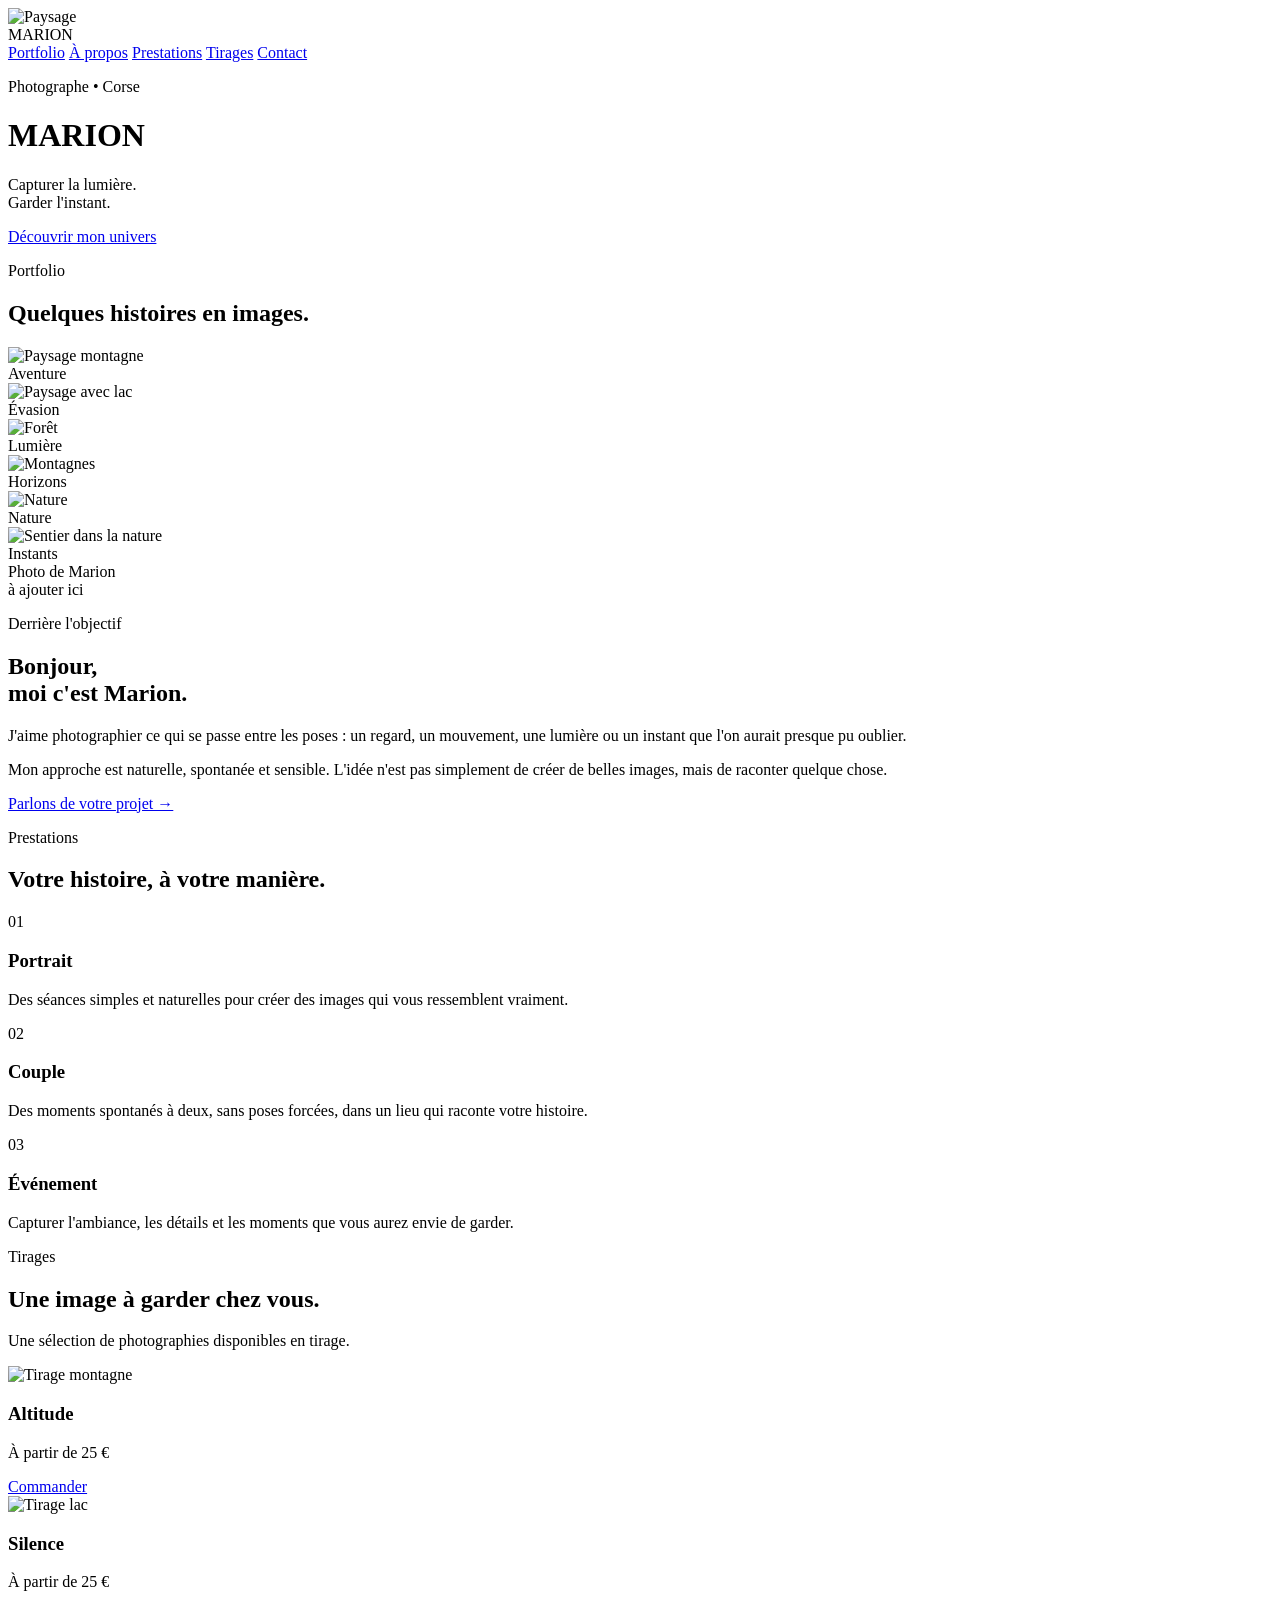
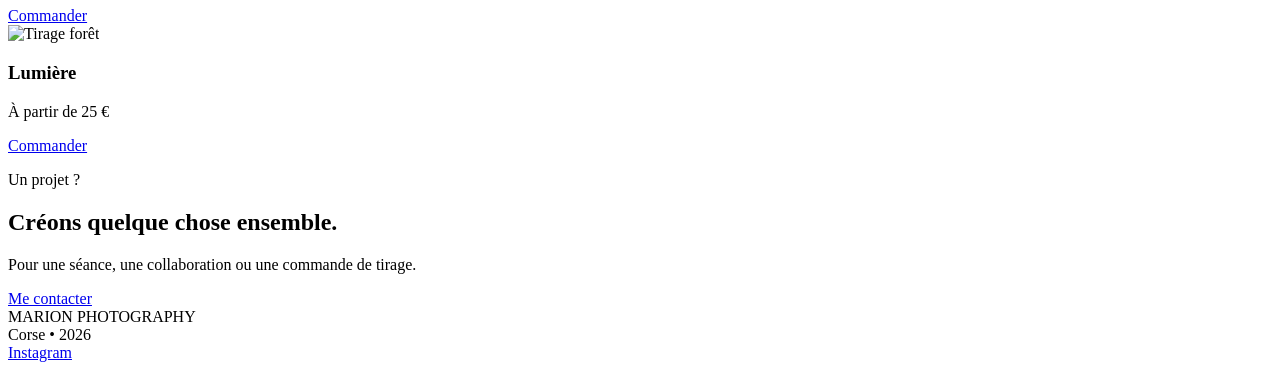
==== index.html @ be6d2840 "Create index.html" ====
<!DOCTYPE html>
<html lang="fr">
<head>
  <meta charset="UTF-8">
  <meta name="viewport" content="width=device-width, initial-scale=1.0">

  <title>Marion Photography</title>

  <link rel="stylesheet" href="style.css">
</head>

<body>

  <header class="hero">

    <img
      class="hero-image"
      src="https://images.unsplash.com/photo-1500530855697-b586d89ba3ee?auto=format&fit=crop&w=2000&q=90"
      alt="Paysage"
    >

    <div class="hero-overlay"></div>

    <nav class="nav">
      <div class="logo">MARION</div>

      <div class="nav-links">
        <a href="#portfolio">Portfolio</a>
        <a href="#about">À propos</a>
        <a href="#services">Prestations</a>
        <a href="#prints">Tirages</a>
        <a href="#contact">Contact</a>
      </div>
    </nav>

    <div class="hero-content">
      <p class="eyebrow">Photographe • Corse</p>

      <h1>
        MARION
      </h1>

      <p class="hero-subtitle">
        Capturer la lumière.<br>
        Garder l'instant.
      </p>

      <a class="button button-light" href="#portfolio">
        Découvrir mon univers
      </a>
    </div>

  </header>


  <main>

    <!-- PORTFOLIO -->

    <section class="section" id="portfolio">

      <div class="section-header">
        <p class="eyebrow dark">Portfolio</p>
        <h2>Quelques histoires en images.</h2>
      </div>

      <div class="gallery">

        <div class="gallery-item">
          <img
            src="https://images.unsplash.com/photo-1501785888041-af3ef285b470?auto=format&fit=crop&w=1000&q=85"
            alt="Paysage montagne"
          >
          <div class="gallery-label">Aventure</div>
        </div>

        <div class="gallery-item">
          <img
            src="https://images.unsplash.com/photo-1470770841072-f978cf4d019e?auto=format&fit=crop&w=1000&q=85"
            alt="Paysage avec lac"
          >
          <div class="gallery-label">Évasion</div>
        </div>

        <div class="gallery-item">
          <img
            src="https://images.unsplash.com/photo-1441974231531-c6227db76b6e?auto=format&fit=crop&w=1000&q=85"
            alt="Forêt"
          >
          <div class="gallery-label">Lumière</div>
        </div>

        <div class="gallery-item">
          <img
            src="https://images.unsplash.com/photo-1464822759023-fed622ff2c3b?auto=format&fit=crop&w=1000&q=85"
            alt="Montagnes"
          >
          <div class="gallery-label">Horizons</div>
        </div>

        <div class="gallery-item">
          <img
            src="https://images.unsplash.com/photo-1500530855697-b586d89ba3ee?auto=format&fit=crop&w=1000&q=85"
            alt="Nature"
          >
          <div class="gallery-label">Nature</div>
        </div>

        <div class="gallery-item">
          <img
            src="https://images.unsplash.com/photo-1473448912268-2022ce9509d8?auto=format&fit=crop&w=1000&q=85"
            alt="Sentier dans la nature"
          >
          <div class="gallery-label">Instants</div>
        </div>

      </div>

    </section>


    <!-- A PROPOS -->

    <section class="about" id="about">

      <div class="about-image">

        <!--
          Plus tard, on remplacera ce bloc par
          la vraie photo de Marion.
        -->

        <div class="portrait-placeholder">
          <span>Photo de Marion<br>à ajouter ici</span>
        </div>

      </div>

      <div class="about-content">

        <p class="eyebrow dark">
          Derrière l'objectif
        </p>

        <h2>
          Bonjour,<br>
          moi c'est Marion.
        </h2>

        <p>
          J'aime photographier ce qui se passe entre les poses :
          un regard, un mouvement, une lumière ou un instant
          que l'on aurait presque pu oublier.
        </p>

        <p>
          Mon approche est naturelle, spontanée et sensible.
          L'idée n'est pas simplement de créer de belles images,
          mais de raconter quelque chose.
        </p>

        <a class="text-link" href="#contact">
          Parlons de votre projet →
        </a>

      </div>

    </section>


    <!-- PRESTATIONS -->

    <section class="section services" id="services">

      <div class="section-header">
        <p class="eyebrow dark">Prestations</p>
        <h2>Votre histoire, à votre manière.</h2>
      </div>

      <div class="service-grid">

        <article class="service-card">
          <span>01</span>

          <h3>Portrait</h3>

          <p>
            Des séances simples et naturelles pour créer des images
            qui vous ressemblent vraiment.
          </p>
        </article>


        <article class="service-card">
          <span>02</span>

          <h3>Couple</h3>

          <p>
            Des moments spontanés à deux, sans poses forcées,
            dans un lieu qui raconte votre histoire.
          </p>
        </article>


        <article class="service-card">
          <span>03</span>

          <h3>Événement</h3>

          <p>
            Capturer l'ambiance, les détails et les moments
            que vous aurez envie de garder.
          </p>
        </article>

      </div>

    </section>


    <!-- TIRAGES -->

    <section class="prints" id="prints">

      <div class="section-header section-header-light">
        <p class="eyebrow">Tirages</p>

        <h2>
          Une image à garder chez vous.
        </h2>

        <p class="prints-intro">
          Une sélection de photographies disponibles en tirage.
        </p>
      </div>

      <div class="prints-grid">

        <article class="print-card">
          <img
            src="https://images.unsplash.com/photo-1501785888041-af3ef285b470?auto=format&fit=crop&w=1000&q=85"
            alt="Tirage montagne"
          >

          <div class="print-info">
            <h3>Altitude</h3>
            <p>À partir de 25 €</p>
            <a href="#contact">Commander</a>
          </div>
        </article>


        <article class="print-card">
          <img
            src="https://images.unsplash.com/photo-1470770841072-f978cf4d019e?auto=format&fit=crop&w=1000&q=85"
            alt="Tirage lac"
          >

          <div class="print-info">
            <h3>Silence</h3>
            <p>À partir de 25 €</p>
            <a href="#contact">Commander</a>
          </div>
        </article>


        <article class="print-card">
          <img
            src="https://images.unsplash.com/photo-1441974231531-c6227db76b6e?auto=format&fit=crop&w=1000&q=85"
            alt="Tirage forêt"
          >

          <div class="print-info">
            <h3>Lumière</h3>
            <p>À partir de 25 €</p>
            <a href="#contact">Commander</a>
          </div>
        </article>

      </div>

    </section>


    <!-- CONTACT -->

    <section class="contact" id="contact">

      <p class="eyebrow">
        Un projet ?
      </p>

      <h2>
        Créons quelque chose ensemble.
      </h2>

      <p>
        Pour une séance, une collaboration ou une commande de tirage.
      </p>

      <a
        class="button button-light"
        href="mailto:contact@marionphoto.fr"
      >
        Me contacter
      </a>

    </section>

  </main>


  <footer>

    <div>
      MARION PHOTOGRAPHY
    </div>

    <div>
      Corse • 2026
    </div>

    <div>
      <a href="#">Instagram</a>
    </div>

  </footer>


  <script src="script.js"></script>

</body>
</html>
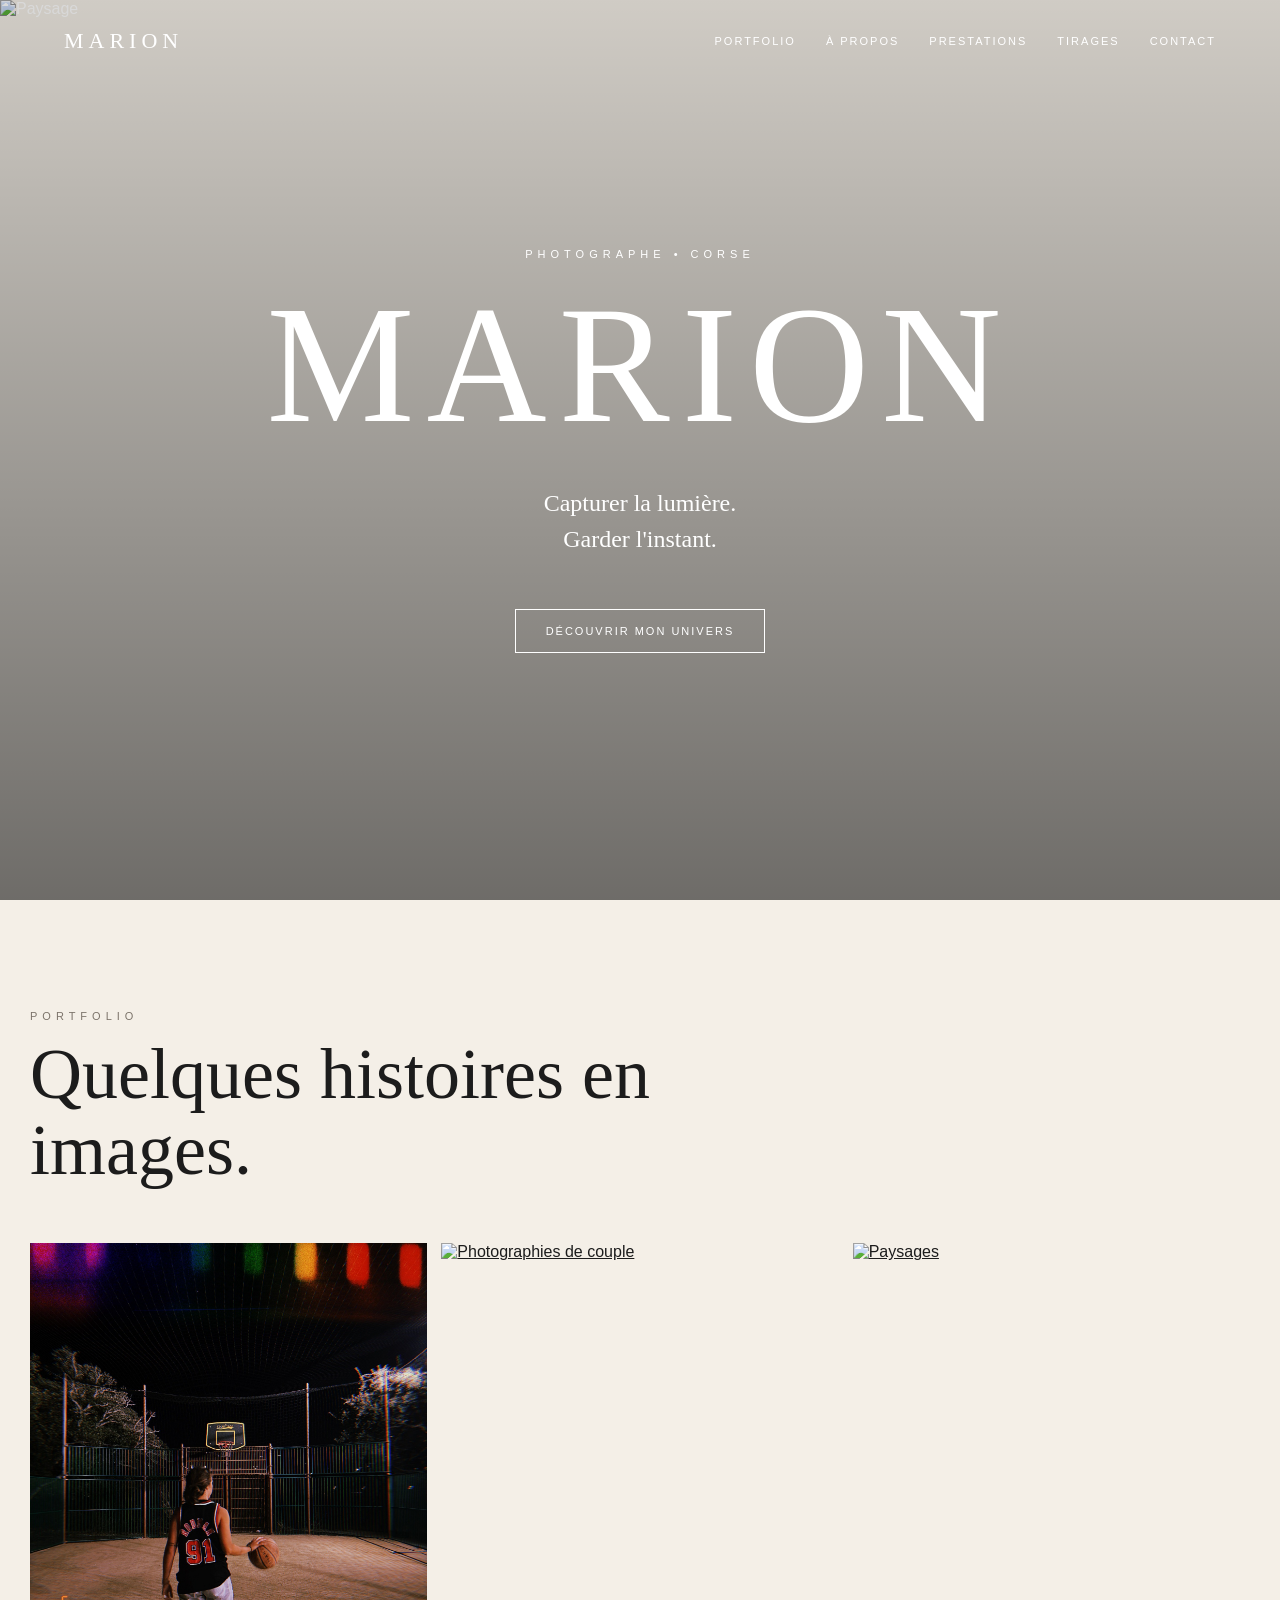
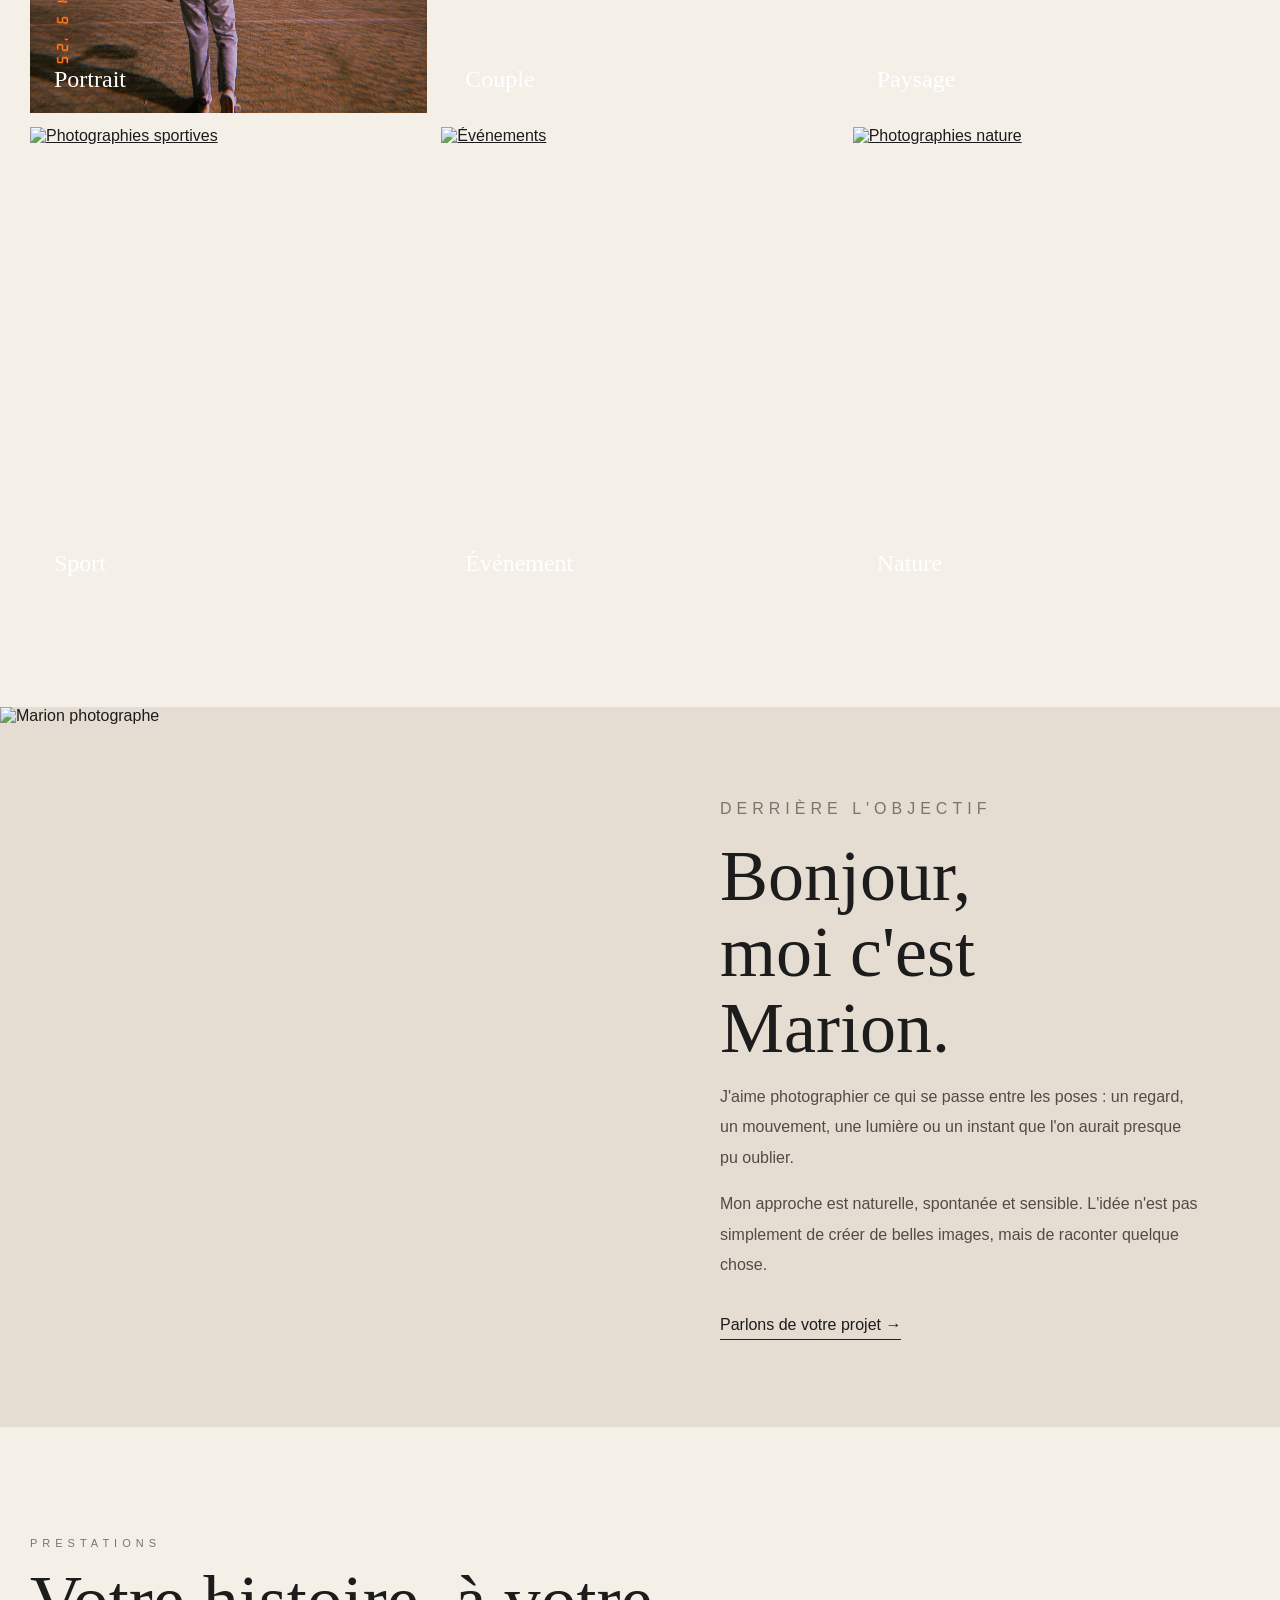
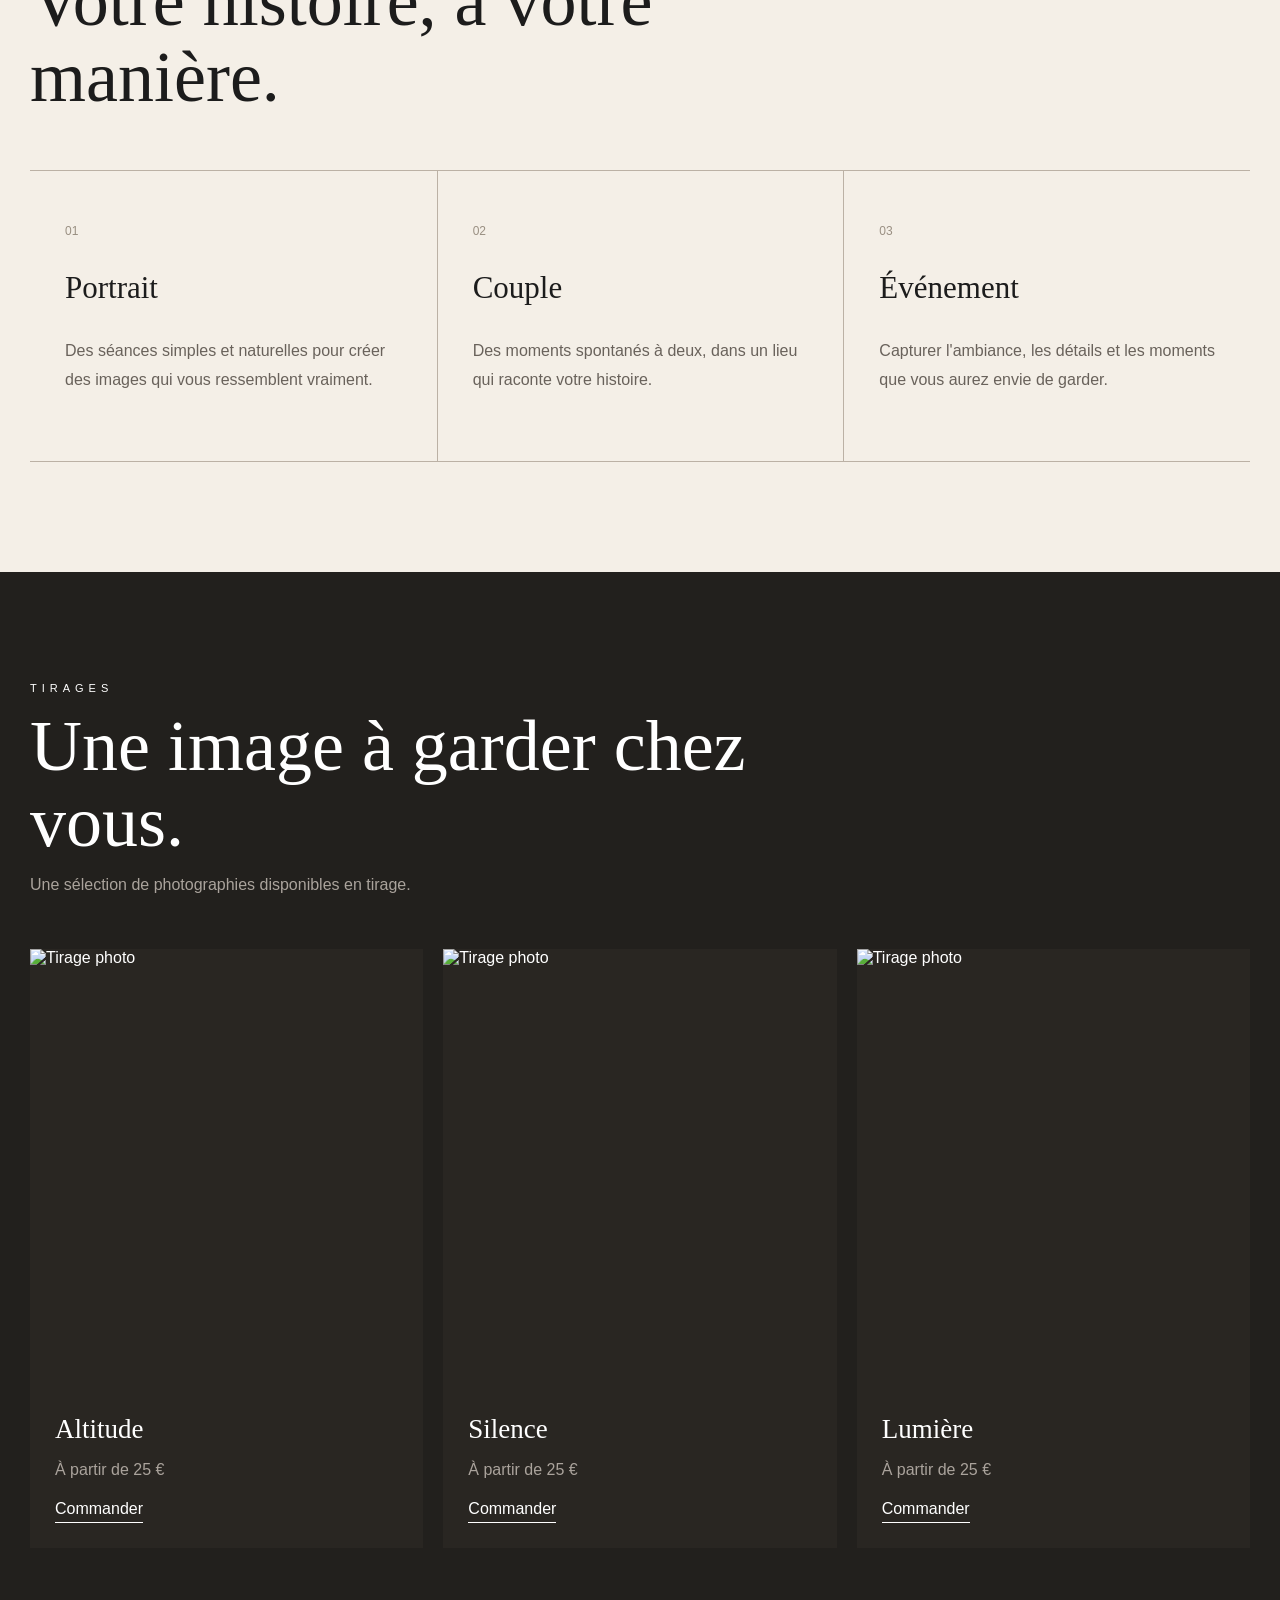
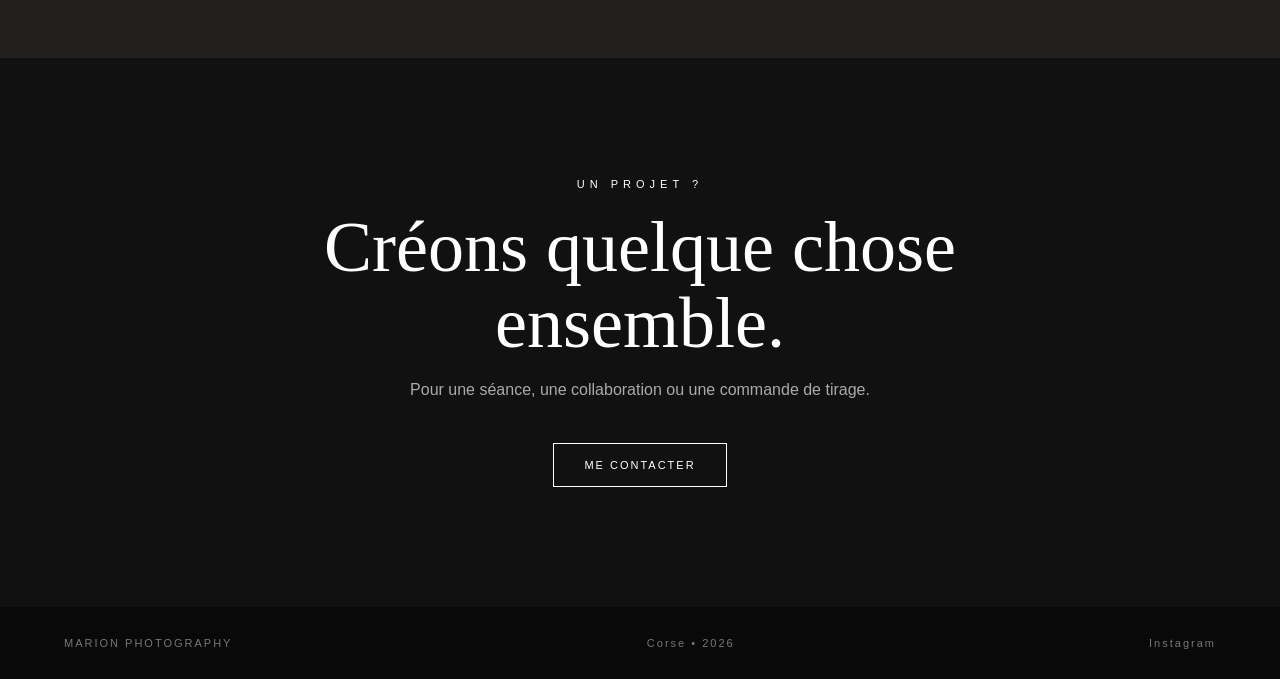
==== commit 0e4c28f0: "version site pour webdesigner" ====
--- a/index.html
+++ b/index.html
@@ -1,5 +1,6 @@
 <!DOCTYPE html>
 <html lang="fr">
+
 <head>
   <meta charset="UTF-8">
   <meta name="viewport" content="width=device-width, initial-scale=1.0">
@@ -11,18 +12,26 @@
 
 <body>
 
+  <!-- =========================
+       HERO
+  ========================== -->
+
   <header class="hero">
 
     <img
       class="hero-image"
-      src="https://images.unsplash.com/photo-1500530855697-b586d89ba3ee?auto=format&fit=crop&w=2000&q=90"
+      src="images/hero.jpg"
       alt="Paysage"
     >
 
     <div class="hero-overlay"></div>
 
+
     <nav class="nav">
-      <div class="logo">MARION</div>
+
+      <div class="logo">
+        MARION
+      </div>
 
       <div class="nav-links">
         <a href="#portfolio">Portfolio</a>
@@ -31,10 +40,15 @@
         <a href="#prints">Tirages</a>
         <a href="#contact">Contact</a>
       </div>
+
     </nav>
 
+
     <div class="hero-content">
-      <p class="eyebrow">Photographe • Corse</p>
+
+      <p class="eyebrow">
+        Photographe • Corse
+      </p>
 
       <h1>
         MARION
@@ -48,6 +62,7 @@
       <a class="button button-light" href="#portfolio">
         Découvrir mon univers
       </a>
+
     </div>
 
   </header>
@@ -55,86 +70,147 @@
 
   <main>
 
-    <!-- PORTFOLIO -->
+
+    <!-- =========================
+         PORTFOLIO
+    ========================== -->
 
     <section class="section" id="portfolio">
 
       <div class="section-header">
-        <p class="eyebrow dark">Portfolio</p>
-        <h2>Quelques histoires en images.</h2>
-      </div>
+
+        <p class="eyebrow dark">
+          Portfolio
+        </p>
+
+        <h2>
+          Quelques histoires en images.
+        </h2>
+
+      </div>
+
 
       <div class="gallery">
 
-        <div class="gallery-item">
-          <img
-            src="https://images.unsplash.com/photo-1501785888041-af3ef285b470?auto=format&fit=crop&w=1000&q=85"
-            alt="Paysage montagne"
-          >
-          <div class="gallery-label">Aventure</div>
-        </div>
-
-        <div class="gallery-item">
-          <img
-            src="https://images.unsplash.com/photo-1470770841072-f978cf4d019e?auto=format&fit=crop&w=1000&q=85"
-            alt="Paysage avec lac"
-          >
-          <div class="gallery-label">Évasion</div>
-        </div>
-
-        <div class="gallery-item">
-          <img
-            src="https://images.unsplash.com/photo-1441974231531-c6227db76b6e?auto=format&fit=crop&w=1000&q=85"
-            alt="Forêt"
-          >
-          <div class="gallery-label">Lumière</div>
-        </div>
-
-        <div class="gallery-item">
-          <img
-            src="https://images.unsplash.com/photo-1464822759023-fed622ff2c3b?auto=format&fit=crop&w=1000&q=85"
-            alt="Montagnes"
-          >
-          <div class="gallery-label">Horizons</div>
-        </div>
-
-        <div class="gallery-item">
-          <img
-            src="https://images.unsplash.com/photo-1500530855697-b586d89ba3ee?auto=format&fit=crop&w=1000&q=85"
-            alt="Nature"
-          >
-          <div class="gallery-label">Nature</div>
-        </div>
-
-        <div class="gallery-item">
-          <img
-            src="https://images.unsplash.com/photo-1473448912268-2022ce9509d8?auto=format&fit=crop&w=1000&q=85"
-            alt="Sentier dans la nature"
-          >
-          <div class="gallery-label">Instants</div>
-        </div>
+
+        <!-- PORTRAIT -->
+
+        <a href="portrait.html" class="gallery-item">
+
+          <img
+            src="images/portrait-cover.jpg"
+            alt="Portraits"
+          >
+
+          <div class="gallery-label">
+            Portrait
+          </div>
+
+        </a>
+
+
+        <!-- COUPLE -->
+
+        <a href="couple.html" class="gallery-item">
+
+          <img
+            src="images/couple-cover.jpg"
+            alt="Photographies de couple"
+          >
+
+          <div class="gallery-label">
+            Couple
+          </div>
+
+        </a>
+
+
+        <!-- PAYSAGE -->
+
+        <a href="paysage.html" class="gallery-item">
+
+          <img
+            src="images/paysage-cover.jpg"
+            alt="Paysages"
+          >
+
+          <div class="gallery-label">
+            Paysage
+          </div>
+
+        </a>
+
+
+        <!-- SPORT -->
+
+        <a href="sport.html" class="gallery-item">
+
+          <img
+            src="images/sport-cover.jpg"
+            alt="Photographies sportives"
+          >
+
+          <div class="gallery-label">
+            Sport
+          </div>
+
+        </a>
+
+
+        <!-- EVENEMENT -->
+
+        <a href="evenement.html" class="gallery-item">
+
+          <img
+            src="images/evenement-cover.jpg"
+            alt="Événements"
+          >
+
+          <div class="gallery-label">
+            Événement
+          </div>
+
+        </a>
+
+
+        <!-- NATURE -->
+
+        <a href="nature.html" class="gallery-item">
+
+          <img
+            src="images/nature-cover.jpg"
+            alt="Photographies nature"
+          >
+
+          <div class="gallery-label">
+            Nature
+          </div>
+
+        </a>
+
 
       </div>
 
     </section>
 
 
-    <!-- A PROPOS -->
+    <!-- =========================
+         A PROPOS
+    ========================== -->
 
     <section class="about" id="about">
 
+
       <div class="about-image">
 
-        <!--
-          Plus tard, on remplacera ce bloc par
-          la vraie photo de Marion.
-        -->
-
-        <div class="portrait-placeholder">
-          <span>Photo de Marion<br>à ajouter ici</span>
-        </div>
-
-      </div>
+        <img
+          src="images/portrait-marion.jpg"
+          alt="Marion photographe"
+          class="portrait-photo"
+        >
+
+      </div>
+
 
       <div class="about-content">
 
@@ -168,63 +244,98 @@
     </section>
 
 
-    <!-- PRESTATIONS -->
+    <!-- =========================
+         PRESTATIONS
+    ========================== -->
 
     <section class="section services" id="services">
 
       <div class="section-header">
-        <p class="eyebrow dark">Prestations</p>
-        <h2>Votre histoire, à votre manière.</h2>
-      </div>
+
+        <p class="eyebrow dark">
+          Prestations
+        </p>
+
+        <h2>
+          Votre histoire, à votre manière.
+        </h2>
+
+      </div>
+
 
       <div class="service-grid">
 
+
         <article class="service-card">
-          <span>01</span>
-
-          <h3>Portrait</h3>
+
+          <span>
+            01
+          </span>
+
+          <h3>
+            Portrait
+          </h3>
 
           <p>
-            Des séances simples et naturelles pour créer des images
-            qui vous ressemblent vraiment.
+            Des séances simples et naturelles pour créer
+            des images qui vous ressemblent vraiment.
           </p>
+
         </article>
 
 
         <article class="service-card">
-          <span>02</span>
-
-          <h3>Couple</h3>
+
+          <span>
+            02
+          </span>
+
+          <h3>
+            Couple
+          </h3>
 
           <p>
-            Des moments spontanés à deux, sans poses forcées,
+            Des moments spontanés à deux,
             dans un lieu qui raconte votre histoire.
           </p>
+
         </article>
 
 
         <article class="service-card">
-          <span>03</span>
-
-          <h3>Événement</h3>
+
+          <span>
+            03
+          </span>
+
+          <h3>
+            Événement
+          </h3>
 
           <p>
-            Capturer l'ambiance, les détails et les moments
-            que vous aurez envie de garder.
+            Capturer l'ambiance, les détails
+            et les moments que vous aurez envie de garder.
           </p>
-        </article>
+
+        </article>
+
 
       </div>
 
     </section>
 
 
-    <!-- TIRAGES -->
+    <!-- =========================
+         TIRAGES
+    ========================== -->
 
     <section class="prints" id="prints">
 
       <div class="section-header section-header-light">
-        <p class="eyebrow">Tirages</p>
+
+        <p class="eyebrow">
+          Tirages
+        </p>
 
         <h2>
           Une image à garder chez vous.
@@ -233,57 +344,99 @@
         <p class="prints-intro">
           Une sélection de photographies disponibles en tirage.
         </p>
-      </div>
+
+      </div>
+
 
       <div class="prints-grid">
 
+
         <article class="print-card">
-          <img
-            src="https://images.unsplash.com/photo-1501785888041-af3ef285b470?auto=format&fit=crop&w=1000&q=85"
-            alt="Tirage montagne"
+
+          <img
+            src="images/tirage-01.jpg"
+            alt="Tirage photo"
           >
 
           <div class="print-info">
-            <h3>Altitude</h3>
-            <p>À partir de 25 €</p>
-            <a href="#contact">Commander</a>
-          </div>
+
+            <h3>
+              Altitude
+            </h3>
+
+            <p>
+              À partir de 25 €
+            </p>
+
+            <a href="#contact">
+              Commander
+            </a>
+
+          </div>
+
         </article>
 
 
         <article class="print-card">
-          <img
-            src="https://images.unsplash.com/photo-1470770841072-f978cf4d019e?auto=format&fit=crop&w=1000&q=85"
-            alt="Tirage lac"
+
+          <img
+            src="images/tirage-02.jpg"
+            alt="Tirage photo"
           >
 
           <div class="print-info">
-            <h3>Silence</h3>
-            <p>À partir de 25 €</p>
-            <a href="#contact">Commander</a>
-          </div>
+
+            <h3>
+              Silence
+            </h3>
+
+            <p>
+              À partir de 25 €
+            </p>
+
+            <a href="#contact">
+              Commander
+            </a>
+
+          </div>
+
         </article>
 
 
         <article class="print-card">
-          <img
-            src="https://images.unsplash.com/photo-1441974231531-c6227db76b6e?auto=format&fit=crop&w=1000&q=85"
-            alt="Tirage forêt"
+
+          <img
+            src="images/tirage-03.jpg"
+            alt="Tirage photo"
           >
 
           <div class="print-info">
-            <h3>Lumière</h3>
-            <p>À partir de 25 €</p>
-            <a href="#contact">Commander</a>
-          </div>
-        </article>
+
+            <h3>
+              Lumière
+            </h3>
+
+            <p>
+              À partir de 25 €
+            </p>
+
+            <a href="#contact">
+              Commander
+            </a>
+
+          </div>
+
+        </article>
+
 
       </div>
 
     </section>
 
 
-    <!-- CONTACT -->
+    <!-- =========================
+         CONTACT
+    ========================== -->
 
     <section class="contact" id="contact">
 
@@ -296,7 +449,8 @@
       </h2>
 
       <p>
-        Pour une séance, une collaboration ou une commande de tirage.
+        Pour une séance, une collaboration
+        ou une commande de tirage.
       </p>
 
       <a
@@ -308,8 +462,13 @@
 
     </section>
 
+
   </main>
 
+
+  <!-- =========================
+       FOOTER
+  ========================== -->
 
   <footer>
 
@@ -322,7 +481,9 @@
     </div>
 
     <div>
-      <a href="#">Instagram</a>
+      <a href="#">
+        Instagram
+      </a>
     </div>
 
   </footer>
@@ -331,4 +492,5 @@
   <script src="script.js"></script>
 
 </body>
-</html>
+
+</html>
--- a/style.css
+++ b/style.css
@@ -0,0 +1,663 @@
+* {
+  box-sizing: border-box;
+}
+
+html {
+  scroll-behavior: smooth;
+}
+
+body {
+  margin: 0;
+  background: #f4efe7;
+  color: #1c1c1c;
+  font-family: Arial, Helvetica, sans-serif;
+}
+
+img {
+  max-width: 100%;
+}
+
+a {
+  color: inherit;
+}
+
+
+/* HERO */
+
+.hero {
+  min-height: 100vh;
+  position: relative;
+  overflow: hidden;
+  color: white;
+  display: flex;
+  align-items: center;
+  justify-content: center;
+}
+
+.hero-image {
+  position: absolute;
+  inset: 0;
+  width: 100%;
+  height: 100%;
+  object-fit: cover;
+}
+
+.hero-overlay {
+  position: absolute;
+  inset: 0;
+  background: linear-gradient(
+    rgba(0, 0, 0, 0.15),
+    rgba(0, 0, 0, 0.55)
+  );
+}
+
+.nav {
+  position: absolute;
+  top: 0;
+  left: 0;
+  width: 100%;
+  z-index: 4;
+  padding: 28px 5%;
+  display: flex;
+  align-items: center;
+  justify-content: space-between;
+}
+
+.logo {
+  font-family: Georgia, "Times New Roman", serif;
+  font-size: 22px;
+  letter-spacing: 5px;
+}
+
+.nav-links {
+  display: flex;
+  gap: 30px;
+}
+
+.nav-links a {
+  text-decoration: none;
+  text-transform: uppercase;
+  font-size: 11px;
+  letter-spacing: 2px;
+}
+
+.hero-content {
+  position: relative;
+  z-index: 3;
+  text-align: center;
+  padding: 30px;
+}
+
+.hero h1 {
+  margin: 10px 0;
+  font-family: Georgia, "Times New Roman", serif;
+  font-size: clamp(70px, 13vw, 180px);
+  font-weight: 400;
+  letter-spacing: 12px;
+}
+
+.eyebrow {
+  margin: 0;
+  font-size: 11px;
+  letter-spacing: 5px;
+  text-transform: uppercase;
+}
+
+.eyebrow.dark {
+  color: #7c746b;
+}
+
+.hero-subtitle {
+  font-family: Georgia, "Times New Roman", serif;
+  font-size: 24px;
+  line-height: 1.5;
+}
+
+.button {
+  display: inline-block;
+  margin-top: 28px;
+  padding: 15px 30px;
+  text-decoration: none;
+  text-transform: uppercase;
+  font-size: 11px;
+  letter-spacing: 2px;
+  transition: 0.3s;
+}
+
+.button-light {
+  border: 1px solid white;
+  color: white;
+}
+
+.button-light:hover {
+  background: white;
+  color: #111;
+}
+
+
+/* GLOBAL */
+
+.section {
+  max-width: 1280px;
+  margin: auto;
+  padding: 110px 30px;
+}
+
+.section-header {
+  max-width: 750px;
+  margin-bottom: 55px;
+}
+
+.section-header h2,
+.about h2,
+.contact h2 {
+  margin: 15px 0;
+  font-family: Georgia, "Times New Roman", serif;
+  font-size: clamp(42px, 6vw, 72px);
+  line-height: 1.05;
+  font-weight: 400;
+}
+
+
+/* GALERIE */
+
+.gallery {
+  display: grid;
+  grid-template-columns: repeat(3, 1fr);
+  gap: 14px;
+}
+
+.gallery-item {
+  position: relative;
+  overflow: hidden;
+}
+
+.gallery-item img {
+  display: block;
+  width: 100%;
+  height: 470px;
+  object-fit: cover;
+  transition: transform 0.7s ease;
+}
+
+.gallery-item:hover img {
+  transform: scale(1.04);
+}
+
+.gallery-label {
+  position: absolute;
+  left: 24px;
+  bottom: 20px;
+  color: white;
+  font-family: Georgia, "Times New Roman", serif;
+  font-size: 24px;
+}
+
+
+/* A PROPOS */
+
+.about {
+  background: #e5ddd1;
+  display: grid;
+  grid-template-columns: 1fr 1fr;
+  align-items: center;
+}
+
+.about-image {
+  min-height: 720px;
+}
+
+.portrait-placeholder {
+  width: 100%;
+  height: 100%;
+  min-height: 720px;
+  background: #cfc4b5;
+  display: flex;
+  align-items: center;
+  justify-content: center;
+  text-align: center;
+  color: #70675f;
+  font-family: Georgia, "Times New Roman", serif;
+  font-style: italic;
+  font-size: 20px;
+}
+
+.about-content {
+  padding: 80px;
+}
+
+.about-content p {
+  color: #504c47;
+  line-height: 1.9;
+  font-size: 16px;
+  max-width: 540px;
+}
+
+.text-link {
+  display: inline-block;
+  margin-top: 20px;
+  text-decoration: none;
+  border-bottom: 1px solid #222;
+  padding-bottom: 5px;
+}
+
+
+/* SERVICES */
+
+.service-grid {
+  display: grid;
+  grid-template-columns: repeat(3, 1fr);
+  border-top: 1px solid #bbb1a5;
+  border-bottom: 1px solid #bbb1a5;
+}
+
+.service-card {
+  padding: 50px 35px;
+}
+
+.service-card + .service-card {
+  border-left: 1px solid #bbb1a5;
+}
+
+.service-card span {
+  color: #998f82;
+  font-size: 12px;
+}
+
+.service-card h3 {
+  font-family: Georgia, "Times New Roman", serif;
+  font-size: 31px;
+  font-weight: 400;
+}
+
+.service-card p {
+  line-height: 1.8;
+  color: #69625b;
+}
+
+
+/* TIRAGES */
+
+.prints {
+  background: #22201d;
+  color: white;
+  padding: 110px max(30px, calc((100vw - 1220px) / 2));
+}
+
+.section-header-light {
+  max-width: 800px;
+}
+
+.prints-intro {
+  color: #aaa39c;
+}
+
+.prints-grid {
+  display: grid;
+  grid-template-columns: repeat(3, 1fr);
+  gap: 20px;
+}
+
+.print-card {
+  background: #292622;
+}
+
+.print-card img {
+  width: 100%;
+  height: 440px;
+  object-fit: cover;
+  display: block;
+}
+
+.print-info {
+  padding: 25px;
+}
+
+.print-info h3 {
+  font-family: Georgia, "Times New Roman", serif;
+  font-size: 27px;
+  font-weight: 400;
+  margin: 0;
+}
+
+.print-info p {
+  color: #aaa39c;
+}
+
+.print-info a {
+  display: inline-block;
+  margin-top: 5px;
+  text-decoration: none;
+  border-bottom: 1px solid white;
+  padding-bottom: 4px;
+}
+
+
+/* CONTACT */
+
+.contact {
+  background: #111;
+  color: white;
+  padding: 120px 30px;
+  text-align: center;
+}
+
+.contact h2 {
+  max-width: 850px;
+  margin: 20px auto;
+}
+
+.contact > p:not(.eyebrow) {
+  color: #aaa;
+}
+
+
+/* FOOTER */
+
+footer {
+  background: #090909;
+  color: #777;
+  padding: 30px 5%;
+  display: flex;
+  justify-content: space-between;
+  gap: 20px;
+  font-size: 11px;
+  letter-spacing: 2px;
+}
+
+footer a {
+  text-decoration: none;
+}
+
+
+/* TABLETTE */
+
+@media (max-width: 900px) {
+
+  .nav-links {
+    display: none;
+  }
+
+  .gallery {
+    grid-template-columns: 1fr 1fr;
+  }
+
+  .about {
+    grid-template-columns: 1fr;
+  }
+
+  .about-content {
+    padding: 70px 30px;
+  }
+
+  .service-grid {
+    grid-template-columns: 1fr;
+  }
+
+  .service-card + .service-card {
+    border-left: 0;
+    border-top: 1px solid #bbb1a5;
+  }
+
+  .prints-grid {
+    grid-template-columns: 1fr;
+  }
+
+}
+
+
+/* TELEPHONE */
+
+@media (max-width: 600px) {
+
+  .hero h1 {
+    font-size: 54px;
+    letter-spacing: 6px;
+  }
+
+  .hero-subtitle {
+    font-size: 20px;
+  }
+
+  .gallery {
+    grid-template-columns: 1fr;
+  }
+
+  .gallery-item img {
+    height: 500px;
+  }
+
+  .section {
+    padding: 75px 20px;
+  }
+
+  .about-image,
+  .portrait-placeholder {
+    min-height: 520px;
+  }
+
+  footer {
+    flex-direction: column;
+    text-align: center;
+  }
+
+}
+/* ==============================
+   PAGES GALERIES
+   ============================== */
+
+.gallery-page-header {
+  padding: 80px 6% 60px;
+  background: #f4efe7;
+}
+
+.gallery-page-header h1 {
+  font-family: Georgia, "Times New Roman", serif;
+  font-size: clamp(60px, 10vw, 120px);
+  font-weight: 400;
+  margin: 20px 0;
+}
+
+.gallery-page-header > p:last-child {
+  color: #69625b;
+  font-size: 17px;
+}
+
+.back-link {
+  display: inline-block;
+  margin-bottom: 60px;
+  color: #1c1c1c;
+  text-decoration: none;
+  text-transform: uppercase;
+  font-size: 11px;
+  letter-spacing: 2px;
+}
+
+.album-gallery {
+  background: #f4efe7;
+
+  padding:
+    20px
+    max(20px, calc((100vw - 1400px) / 2))
+    100px;
+
+  columns: 3;
+  column-gap: 15px;
+}
+
+.album-gallery img {
+  width: 100%;
+  display: block;
+
+  margin-bottom: 15px;
+
+  break-inside: avoid;
+
+  cursor: pointer;
+
+  transition:
+    transform 0.35s ease,
+    filter 0.35s ease;
+}
+
+.album-gallery img:hover {
+  transform: scale(1.01);
+  filter: brightness(0.9);
+}
+
+
+@media (max-width: 900px) {
+
+  .album-gallery {
+    columns: 2;
+  }
+
+}
+
+
+@media (max-width: 550px) {
+
+  .album-gallery {
+    columns: 1;
+  }
+
+}
+/* ==============================
+   LIGHTBOX PHOTO
+   ============================== */
+
+.lightbox {
+  position: fixed;
+  inset: 0;
+  z-index: 9999;
+
+  display: none;
+  align-items: center;
+  justify-content: center;
+
+  background: rgba(0, 0, 0, 0.94);
+
+  padding: 30px;
+}
+
+.lightbox.active {
+  display: flex;
+}
+
+.lightbox-image {
+  max-width: 90vw;
+  max-height: 88vh;
+
+  object-fit: contain;
+
+  box-shadow: 0 20px 60px rgba(0, 0, 0, 0.5);
+}
+
+.lightbox-close,
+.lightbox-prev,
+.lightbox-next {
+  position: absolute;
+
+  border: 0;
+  background: transparent;
+  color: white;
+
+  cursor: pointer;
+
+  font-family: Arial, Helvetica, sans-serif;
+
+  opacity: 0.8;
+
+  transition:
+    opacity 0.2s ease,
+    transform 0.2s ease;
+}
+
+.lightbox-close:hover,
+.lightbox-prev:hover,
+.lightbox-next:hover {
+  opacity: 1;
+}
+
+.lightbox-close {
+  top: 20px;
+  right: 30px;
+
+  font-size: 45px;
+}
+
+.lightbox-prev,
+.lightbox-next {
+  top: 50%;
+  transform: translateY(-50%);
+
+  font-size: 60px;
+}
+
+.lightbox-prev:hover,
+.lightbox-next:hover {
+  transform: translateY(-50%) scale(1.1);
+}
+
+.lightbox-prev {
+  left: 25px;
+}
+
+.lightbox-next {
+  right: 25px;
+}
+
+.lightbox-counter {
+  position: absolute;
+  bottom: 18px;
+  left: 50%;
+  transform: translateX(-50%);
+
+  color: rgba(255, 255, 255, 0.7);
+
+  font-size: 12px;
+  letter-spacing: 2px;
+}
+
+
+/* Curseur des photos des albums */
+
+.album-gallery img {
+  cursor: zoom-in;
+}
+
+
+/* TELEPHONE */
+
+@media (max-width: 600px) {
+
+  .lightbox {
+    padding: 15px;
+  }
+
+  .lightbox-image {
+    max-width: 100%;
+    max-height: 82vh;
+  }
+
+  .lightbox-close {
+    top: 10px;
+    right: 15px;
+
+    font-size: 38px;
+  }
+
+  .lightbox-prev,
+  .lightbox-next {
+    font-size: 45px;
+  }
+
+  .lightbox-prev {
+    left: 8px;
+  }
+
+  .lightbox-next {
+    right: 8px;
+  }
+
+}
